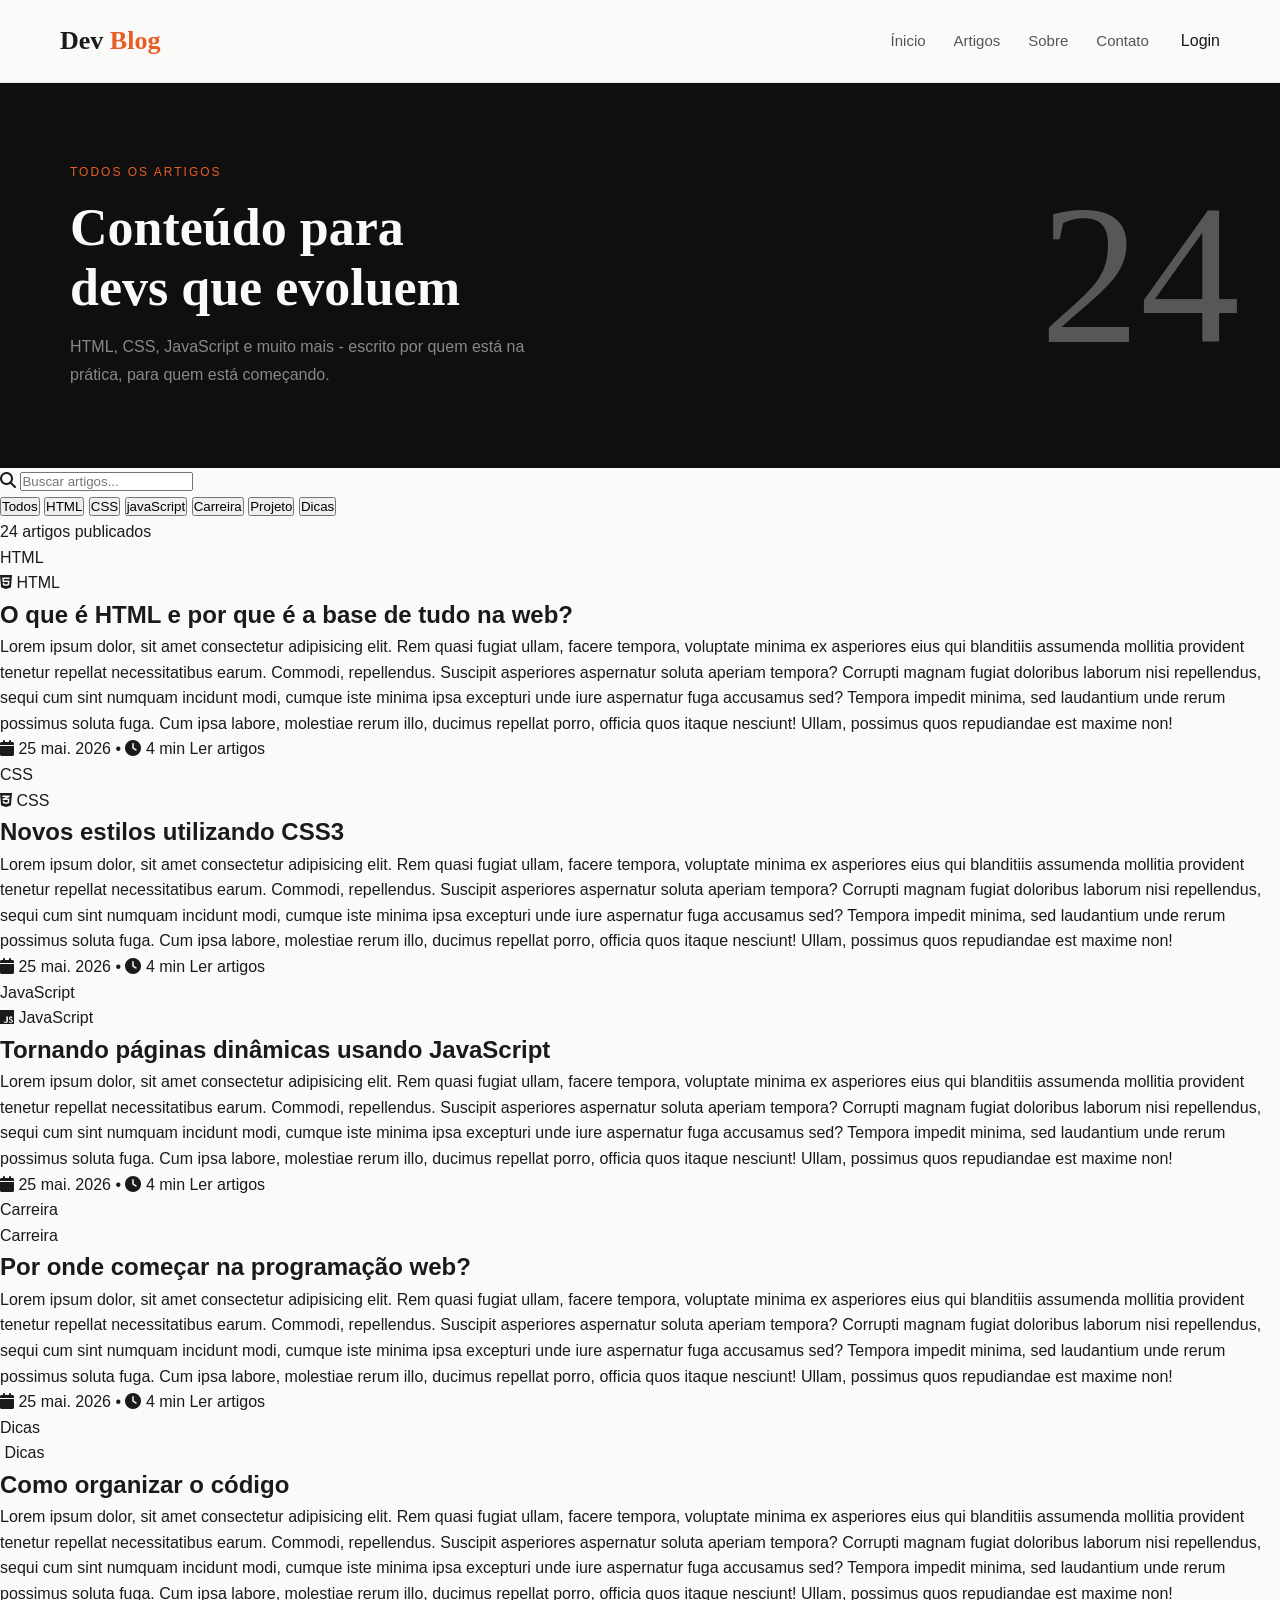
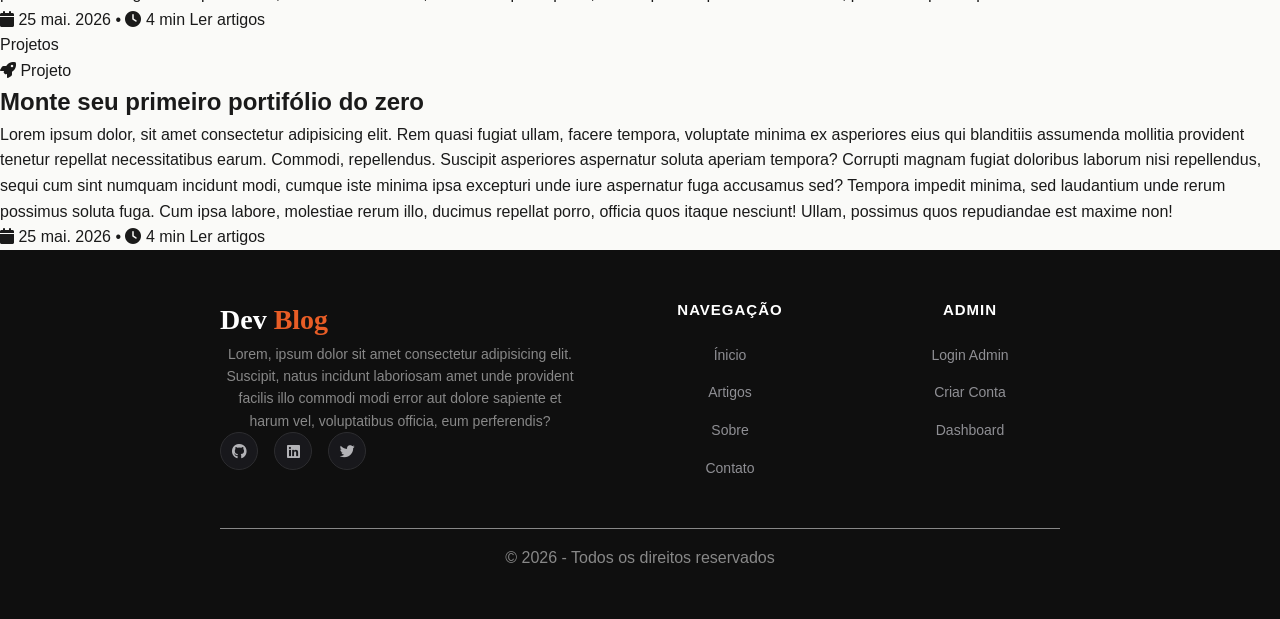
==== artigos/index.html @ d4cff209 "pagina de artigos" ====
<!DOCTYPE html>
<html lang="pt-br">
<head>
    <meta charset="UTF-8">
    <meta name="viewport" content="width=device-width, initial-scale=1.0">
    <title>DevBlog - Artigos</title>
    <link rel="stylesheet" href="../global.css">
    <link rel="stylesheet" href="style.css">

    <link rel="stylesheet" href="https://cdnjs.cloudflare.com/ajax/libs/font-awesome/6.4.0/css/all.min.css">
</head>
<body>

    <header class="cabecalho">
        <a href="index.html" class="logo"> Dev <span>Blog</span></a>

        <nav class="navbar">
            <ul class="nav-lista">
                <li><a href="index.html" class="nav-link">Ínicio</a></li>
                <li><a href="artigos/index.html" class="nav-link">Artigos</a></li>
                <li><a href="#sobre" class="nav-link">Sobre</a></li>
                <li><a href="#contato" class="nav-link">Contato</a></li>
            </ul>
            <a href="auth/login/index.html" class="btn-login">Login</a>
        </nav>
    </header>

    <main>

        <section class="artigos-banner">
            <span class="artigos-banner-tag"> Todos os Artigos</span>
            <h1 class="artigos-banner-titulo">Conteúdo para <br> devs que evoluem</h1>
            <p class="artigos-banner-sub">
                HTML, CSS, JavaScript e muito mais - escrito por
                quem está na prática, para quem está começando.
            </p>
            <div class="banner-numero-fundo">24</div>
        </section>

        <div class="artigos-controles">
            <div class="busca-container">
            <span class="busca-icone"> <i class="fas fa-search" aria-hidden="true"></i>
                <input type="text" class="busca-input" placeholder="Buscar artigos...">
            </span>
         </div>

         <div class="filtros-lista">
            <button class="filtro-btn">Todos</button>
            <button class="filtro-btn">HTML</button>
            <button class="filtro-btn">CSS</button>
            <button class="filtro-btn">javaScript</button>
            <button class="filtro-btn">Carreira</button>
            <button class="filtro-btn">Projeto</button>
            <button class="filtro-btn">Dicas</button>
         </div>
        </div>

        <section class="artigos-grid-container">
            <p class="artigos-grid-titulo"> 24 artigos publicados</p>

            <div class="artigos-grid"></div>

            <article class="artigo-card destaque">
                <div class="artigo-card-imagem">
                    <div class="artigos-card-imagem-placeholder">HTML</div>

                    <div class="artigos-card-corpo"></div>
                    <span class="badge badge-laranja">
                        <i class="fab fa-html5" aria-hidden="true"></i>
                        HTML
                    </span>
                    <h2 class="artigo-card-titulo">
                    O que é HTML e por que é a base de tudo na web?
                    </h2>
                    <p class="artigo-card-texto texto-3-linhas">
                        Lorem ipsum dolor, sit amet consectetur adipisicing elit. 
                        Rem quasi fugiat ullam, facere tempora, voluptate minima ex 
                        asperiores eius qui blanditiis assumenda mollitia provident
                        tenetur repellat necessitatibus earum. Commodi, repellendus.
                        Suscipit asperiores aspernatur soluta aperiam tempora? Corrupti 
                        magnam fugiat doloribus laborum nisi repellendus, sequi cum sint
                        numquam incidunt modi, cumque iste minima ipsa excepturi unde
                        iure aspernatur fuga accusamus sed? Tempora impedit minima,
                        sed laudantium unde rerum possimus soluta fuga. Cum ipsa labore,
                        molestiae rerum illo, ducimus repellat porro, officia quos itaque
                        nesciunt! Ullam, possimus quos repudiandae est maxime non!
                    </p>

                    <div class="artigos-card-rodape">
                        <span class="artigo-card-meta">
                            <i class="fa fa-calendar" aria-hidden="true"></i>
                            25 mai. 2026 •
                            <i class="fa fa-clock" aria-hidden="true"></i>
                            4 min
                        </span>
                        <a href="#" class="artigo-card-link">Ler artigos <i class="fa fa-arrow-circle-o-right" aria-hidden="true"></i></a>
                    </div>
                </div>
            </article>

            <article class="artigo-card">
                <div class="artigo-card-imagem">
                    <div class="artigos-card-imagem-placeholder">CSS</div>

                    <div class="artigos-card-corpo"></div>
                    <span class="badge badge-laranja">
                        <i class="fab fa-css3-alt" aria-hidden="true"></i>
                        CSS
                    </span>
                    <h2 class="artigo-card-titulo">
                    Novos estilos utilizando CSS3
                    </h2>
                    <p class="artigo-card-texto texto-3-linhas">
                        Lorem ipsum dolor, sit amet consectetur adipisicing elit. 
                        Rem quasi fugiat ullam, facere tempora, voluptate minima ex 
                        asperiores eius qui blanditiis assumenda mollitia provident
                        tenetur repellat necessitatibus earum. Commodi, repellendus.
                        Suscipit asperiores aspernatur soluta aperiam tempora? Corrupti 
                        magnam fugiat doloribus laborum nisi repellendus, sequi cum sint
                        numquam incidunt modi, cumque iste minima ipsa excepturi unde
                        iure aspernatur fuga accusamus sed? Tempora impedit minima,
                        sed laudantium unde rerum possimus soluta fuga. Cum ipsa labore,
                        molestiae rerum illo, ducimus repellat porro, officia quos itaque
                        nesciunt! Ullam, possimus quos repudiandae est maxime non!
                    </p>

                    <div class="artigos-card-rodape">
                        <span class="artigo-card-meta">
                            <i class="fa fa-calendar" aria-hidden="true"></i>
                            25 mai. 2026 •
                            <i class="fa fa-clock" aria-hidden="true"></i>
                            4 min
                        </span>
                        <a href="#" class="artigo-card-link">Ler artigos <i class="fa fa-arrow-circle-o-right" aria-hidden="true"></i></a>
                    </div>
                </div>
            </article>

            <article class="artigo-card">
                <div class="artigo-card-imagem">
                    <div class="artigos-card-imagem-placeholder">JavaScript</div>

                    <div class="artigos-card-corpo"></div>
                    <span class="badge badge-laranja">
                        <i class="fab fa-js" aria-hidden="true"></i>
                        JavaScript
                    </span>
                    <h2 class="artigo-card-titulo">
                    Tornando páginas dinâmicas usando JavaScript
                    </h2>
                    <p class="artigo-card-texto texto-3-linhas">
                        Lorem ipsum dolor, sit amet consectetur adipisicing elit. 
                        Rem quasi fugiat ullam, facere tempora, voluptate minima ex 
                        asperiores eius qui blanditiis assumenda mollitia provident
                        tenetur repellat necessitatibus earum. Commodi, repellendus.
                        Suscipit asperiores aspernatur soluta aperiam tempora? Corrupti 
                        magnam fugiat doloribus laborum nisi repellendus, sequi cum sint
                        numquam incidunt modi, cumque iste minima ipsa excepturi unde
                        iure aspernatur fuga accusamus sed? Tempora impedit minima,
                        sed laudantium unde rerum possimus soluta fuga. Cum ipsa labore,
                        molestiae rerum illo, ducimus repellat porro, officia quos itaque
                        nesciunt! Ullam, possimus quos repudiandae est maxime non!
                    </p>

                    <div class="artigos-card-rodape">
                        <span class="artigo-card-meta">
                            <i class="fa fa-calendar" aria-hidden="true"></i>
                            25 mai. 2026 •
                            <i class="fa fa-clock" aria-hidden="true"></i>
                            4 min
                        </span>
                        <a href="#" class="artigo-card-link">Ler artigos <i class="fa fa-arrow-circle-o-right" aria-hidden="true"></i></a>
                    </div>
                </div>
            </article>

            <article class="artigo-card">
                <div class="artigo-card-imagem">
                    <div class="artigos-card-imagem-placeholder">Carreira</div>

                    <div class="artigos-card-corpo"></div>
                    <span class="badge badge-laranja">
                        <i class="fa-briefcase" aria-hidden="true"></i>
                        Carreira
                    </span>
                    <h2 class="artigo-card-titulo">
                    Por onde começar na programação web?
                    </h2>
                    <p class="artigo-card-texto texto-3-linhas">
                        Lorem ipsum dolor, sit amet consectetur adipisicing elit. 
                        Rem quasi fugiat ullam, facere tempora, voluptate minima ex 
                        asperiores eius qui blanditiis assumenda mollitia provident
                        tenetur repellat necessitatibus earum. Commodi, repellendus.
                        Suscipit asperiores aspernatur soluta aperiam tempora? Corrupti 
                        magnam fugiat doloribus laborum nisi repellendus, sequi cum sint
                        numquam incidunt modi, cumque iste minima ipsa excepturi unde
                        iure aspernatur fuga accusamus sed? Tempora impedit minima,
                        sed laudantium unde rerum possimus soluta fuga. Cum ipsa labore,
                        molestiae rerum illo, ducimus repellat porro, officia quos itaque
                        nesciunt! Ullam, possimus quos repudiandae est maxime non!
                    </p>

                    <div class="artigos-card-rodape">
                        <span class="artigo-card-meta">
                            <i class="fa fa-calendar" aria-hidden="true"></i>
                            25 mai. 2026 •
                            <i class="fa fa-clock" aria-hidden="true"></i>
                            4 min
                        </span>
                        <a href="#" class="artigo-card-link">Ler artigos <i class="fa fa-arrow-circle-o-right" aria-hidden="true"></i></a>
                    </div>
                </div>
            </article>

            <article class="artigo-card">
                <div class="artigo-card-imagem">
                    <div class="artigos-card-imagem-placeholder">Dicas</div>

                    <div class="artigos-card-corpo"></div>
                    <span class="badge badge-laranja">
                        <i class="fas fa-lightbuld" aria-hidden="true"></i>
                        Dicas
                    </span>
                    <h2 class="artigo-card-titulo">
                    Como organizar o código
                    </h2>
                    <p class="artigo-card-texto texto-3-linhas">
                        Lorem ipsum dolor, sit amet consectetur adipisicing elit. 
                        Rem quasi fugiat ullam, facere tempora, voluptate minima ex 
                        asperiores eius qui blanditiis assumenda mollitia provident
                        tenetur repellat necessitatibus earum. Commodi, repellendus.
                        Suscipit asperiores aspernatur soluta aperiam tempora? Corrupti 
                        magnam fugiat doloribus laborum nisi repellendus, sequi cum sint
                        numquam incidunt modi, cumque iste minima ipsa excepturi unde
                        iure aspernatur fuga accusamus sed? Tempora impedit minima,
                        sed laudantium unde rerum possimus soluta fuga. Cum ipsa labore,
                        molestiae rerum illo, ducimus repellat porro, officia quos itaque
                        nesciunt! Ullam, possimus quos repudiandae est maxime non!
                    </p>

                    <div class="artigos-card-rodape">
                        <span class="artigo-card-meta">
                            <i class="fa fa-calendar" aria-hidden="true"></i>
                            25 mai. 2026 •
                            <i class="fa fa-clock" aria-hidden="true"></i>
                            4 min
                        </span>
                        <a href="#" class="artigo-card-link">Ler artigos <i class="fa fa-arrow-circle-o-right" aria-hidden="true"></i></a>
                    </div>
                </div>
            </article>

            <article class="artigo-card">
                <div class="artigo-card-imagem">
                    <div class="artigos-card-imagem-placeholder">Projetos</div>

                    <div class="artigos-card-corpo"></div>
                    <span class="badge badge-laranja">
                        <i class="fa fa-rocket" aria-hidden="true"></i>
                        Projeto
                    </span>
                    <h2 class="artigo-card-titulo">
                    Monte seu primeiro portifólio do zero
                    </h2>
                    <p class="artigo-card-texto texto-3-linhas">
                        Lorem ipsum dolor, sit amet consectetur adipisicing elit. 
                        Rem quasi fugiat ullam, facere tempora, voluptate minima ex 
                        asperiores eius qui blanditiis assumenda mollitia provident
                        tenetur repellat necessitatibus earum. Commodi, repellendus.
                        Suscipit asperiores aspernatur soluta aperiam tempora? Corrupti 
                        magnam fugiat doloribus laborum nisi repellendus, sequi cum sint
                        numquam incidunt modi, cumque iste minima ipsa excepturi unde
                        iure aspernatur fuga accusamus sed? Tempora impedit minima,
                        sed laudantium unde rerum possimus soluta fuga. Cum ipsa labore,
                        molestiae rerum illo, ducimus repellat porro, officia quos itaque
                        nesciunt! Ullam, possimus quos repudiandae est maxime non!
                    </p>

                    <div class="artigos-card-rodape">
                        <span class="artigo-card-meta">
                            <i class="fa fa-calendar" aria-hidden="true"></i>
                            25 mai. 2026 •
                            <i class="fa fa-clock" aria-hidden="true"></i>
                            4 min
                        </span>
                        <a href="#" class="artigo-card-link">Ler artigos <i class="fa fa-arrow-circle-o-right" aria-hidden="true"></i></a>
                    </div>
                </div>
            </article>

          </div>
        </section>
    </main>
    
    <footer class="rodape">
        <div class="rodape-container">
            <div class="rodape-info">
                <p class="rodape-logo">Dev <span>Blog</span></p>
                <p class="rodape-sub">Lorem, ipsum dolor sit amet consectetur adipisicing elit. Suscipit, natus incidunt laboriosam amet unde provident facilis illo commodi modi error aut dolore sapiente et harum vel, voluptatibus officia, eum perferendis?</p>

                <div class="rodape-redes">
                    <a href="#"><i class="fab fa-github" aria-hidden="true"></i></a>
                    <a href="#"><i class="fab fa-linkedin" aria-hidden="true"></i></a>
                    <a href="#"><i class="fab fa-twitter" aria-hidden="true"></i></a>
                </div>
            </div>

            <div class="rodape-links">
                <h4 class="adm">NAVEGAÇÃO</h4>
                <ul>
                    <li><a href="index.html">Ínicio</a></li>
                    <li><a href="artigos/index.html">Artigos</a></li>
                    <li><a href="#sobre">Sobre</a></li>
                    <li><a href="#contato">Contato</a></li>
                </ul>
            </div>

            <div class="rodape-links">
                <h4 class="adm">ADMIN</h4>
                <ul>
                    <li><a href="auth/login/index.html">Login Admin</a></li>
                    <li><a href="auth/cadastro/index.html">Criar Conta</a></li>
                    <li><a href="auth/index.html">Dashboard</a></li>
                </ul>
            </div>
        </div>
        <div class="rodapa-copy"></div>
        <p> &copy; 2026 - Todos os direitos reservados</p>
    </footer>
</body>
</html>
---- global.css ----
/* Variáveis CSS */
:root {
    --cor-fundo: #fafaf8;
    --cor-escuro: #0f0f0f;
    --cor-texto: #1a1a1a;
    --cor-text-suave: #555;
    --cor-cinza: #888;
    --cor-borda: #e8e8e4;
    --cor-principal: #e85d26;
    --cor-principal-clara: #fde8dc;
    --cor-principal-hover: #cf4e1e;
    --cor-sucesso: #22c55e;
    --cor-erro: #ef4444;
    --cor-aviso: #f59e0b;

    --fonte-titulo: serif;
    --fonte-corpo: sans-serif;

    --espaco-xs: 4px;
    --espacp-sm: 8px;
    --espaco-md: 16px;
    --espaco-lg: 24px;
    --espaco-xl: 40px;
    --espaco-2x1: 60px;

    --raio: 12px;
    --raio-sm: 8pc;
    --raio-pilula: 100px;

    --sombra-sm: 0 2px 8px rgba(0,0,0, 0.06);
    --sombra-md: 0 4px 24px rgba(0,0,0, 0.01);
    --sombra-lg: 0 12px 48px rgba(0,0,0, 0.014);

    --transicao: 0.5s ease;
}

/* Zerando os estilos do navegador */

*{
    margin: 0;
    padding: 0;
    box-sizing: border-box;
}

html {
    scroll-behavior: smooth;
}

body{
    font-family: var(--fonte-corpo);
    background-color: var(--cor-fundo);
    color: var(--cor-texto);
    line-height: 1.6;
}

ul{
    list-style: none;
}

a{
    text-decoration: none;
    color: inherit
}

/* Cabeçalho Global */
.cabecalho{
    display: flex;
    align-items: center;
    justify-content: space-between;
    padding: 20px 60px;
    background-color: var(--cor-fundo);
    border-bottom: 1px solid var(--cor-borda);
    position: sticky;
    top: 0;
    z-index: 100;
}

.logo {
    font-family: var(--fonte-titulo);
    font-size: 26px;
    color: var(--cor-texto);
    font-weight: 700;
}

.logo span{
    color: var(--cor-principal);
}

.navbar{
    display: flex;
    align-items: center;
    gap: 32px;
}

.nav-lista{
    display: flex;
    gap: 28px;
}

.nav-link{
    font-size: 15px;
    font-weight: 500;
    color: var(--cor-text-suave);
    transition: color var(--transicao);
}

.nav-link:hover{
    color: var(--cor-principal);
}

/* Rodapé Global */
.rodape{
    background-color: var(--cor-escuro);
    color: var(--cor-cinza);
    text-align: center;
    padding: 48px 20px;
    display: flex;
    flex-direction: column;
    align-items: center;
    gap: 8px;
}

.rodape-container {
    display: grid;
    grid-template-columns: 1.8fr 0.9fr 0.9fr;
    gap: 60px;
    max-width: 1200;
    margin: 0 auto;
    padding-bottom: 48px;
    border-bottom: 1.5px solid var(--cor-cinza);
}

.rodape-info{
    display: flex;
    flex-direction: column;
    align-items: flex-start;
}

.rodape-logo{
    font-family: var(--fonte-titulo);
    font-size: 28PX;
    color: #fff;
    font-weight: 700;
}

.rodape-logo span {
    color: var(--cor-principal);
}

.rodape-sub{
    font-size: 14px;
    line-height: 1.6;
    max-width: 360px;
}

.rodape-redes{
    display: flex;
    align-items: center;
    gap: 16px;
}

.rodape-redes a{
    width: 38px;
    height: 38px;
    border-radius: 50%;
    background-color: #18181c;
    border: 1px solid #2d2d30;
    display: flex;
    align-items: center;
    justify-content: center;
    color: #b3b3b7;
    font-size: 15px;
    transition: all var(--transicao);
}

.rodape-redes a:hover{
    background-color: var(--cor-principal);
    color: #fff;
    border-color: var(--cor-principal);
    transform: translateY(-2px);
}

.rodape-links h4{
    font-size: 15px;
    color: white;
    font-weight: 600;
    letter-spacing: 1px;
    text-transform: uppercase;
    margin-bottom: 20px;
}

.rodape-links ul{
    display: flex;
    flex-direction: column;
    gap: 12px;
}

.rodape-links ul a{
    font-size: 14px;
    color: #8f8f94;
    transition: all var(--transicao);
}

.rodape-links ul a:hover{
    color: var(--cor-principal);
}
---- artigos/style.css ----
.artigos-banner{
    background-color: var(--cor-escuro);
    color: var(--cor-fundo);
    padding: 80px 70px;
    display: flex;
    flex-direction: column;
    gap: 16px;
    position: relative;
    overflow: hidden;
}

.artigos-banner-tag{
    font-size: 12px;
    letter-spacing: 2px;
    text-transform: uppercase;
    color: var(--cor-principal);
    font-weight: 500;
}

.artigos-banner-titulo{
    font-family: var(--fonte-titulo);
    font-size: 52px;
    max-width: 600px;
    line-height: 1.15;
}

.artigos-banner-sub {
    font-size: 16px;
    color: #888;
    max-width: 480px;
    line-height: 1.7;
}

.banner-numero-fundo{
    position: absolute;
    right: 40px;
    top: 50%;
    transform: translateY(-50%);
    font-family: var(--fonte-titulo);
    font-size: 200px;
    color: rgba(255, 255, 255, 0.3);
    line-height: 1;
    user-select: none;
    pointer-events: none;
}
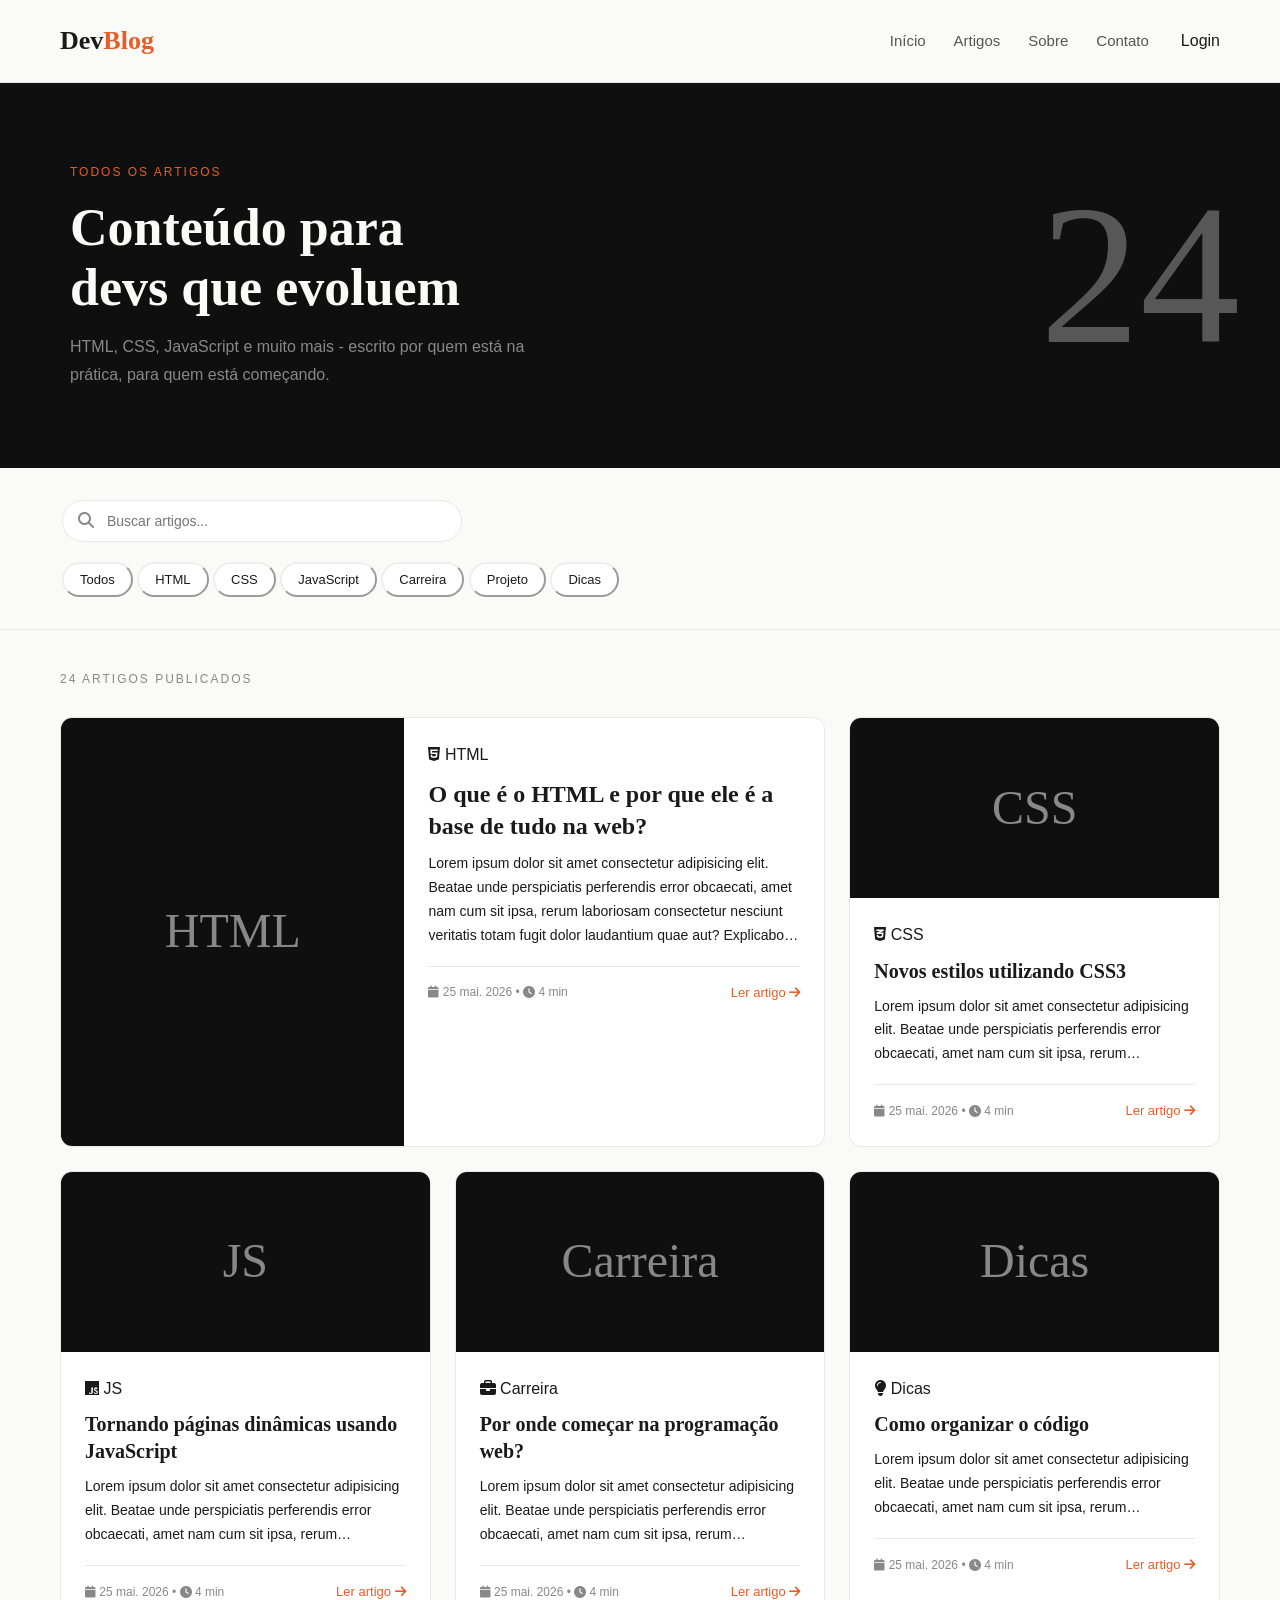
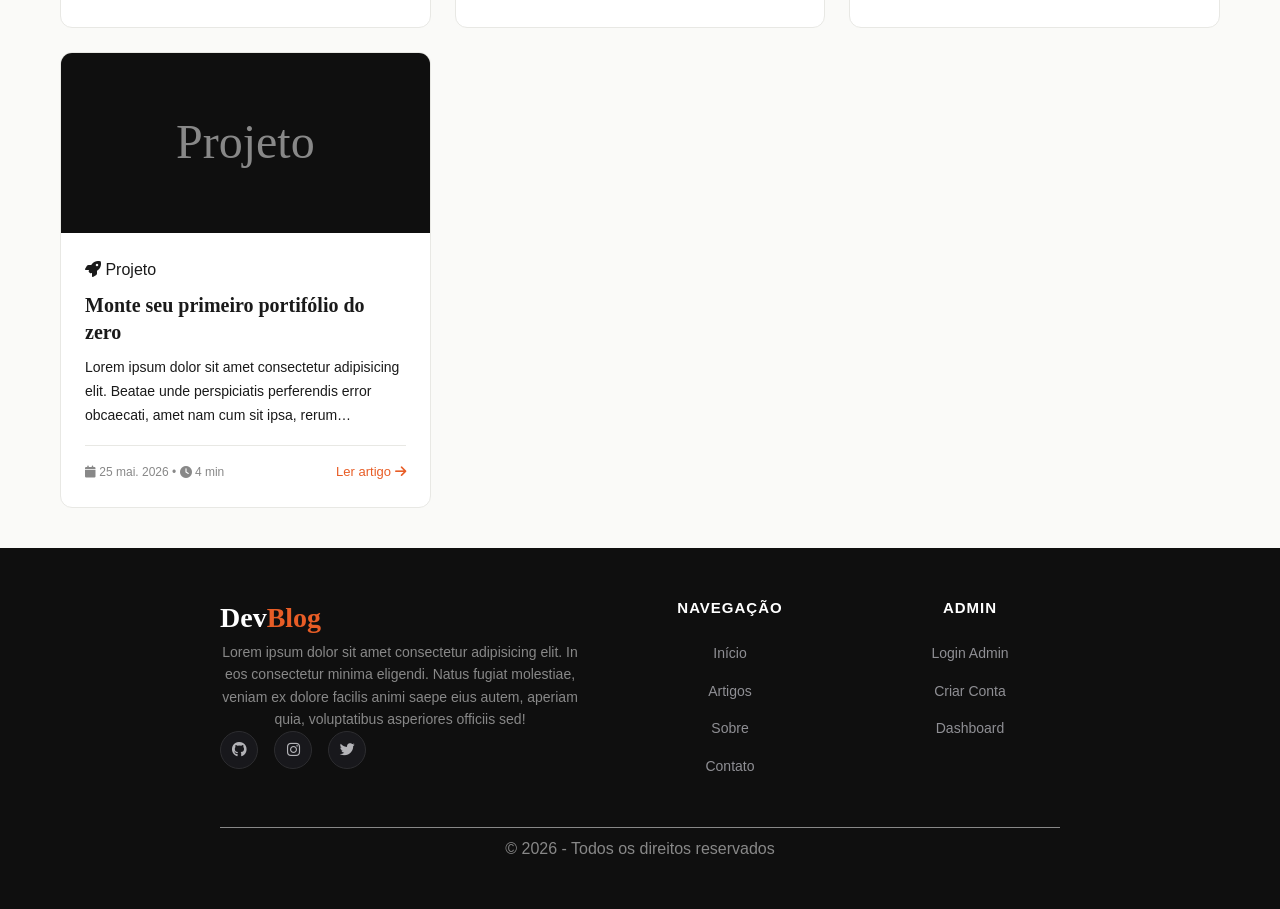
==== commit c549383b: "auth" ====
--- a/artigos/index.html
+++ b/artigos/index.html
@@ -1,331 +1,363 @@
-<!DOCTYPE html>
+<!doctype html>
 <html lang="pt-br">
-<head>
-    <meta charset="UTF-8">
-    <meta name="viewport" content="width=device-width, initial-scale=1.0">
+  <head>
+    <meta charset="UTF-8" />
+    <meta name="viewport" content="width=device-width, initial-scale=1.0" />
     <title>DevBlog - Artigos</title>
-    <link rel="stylesheet" href="../global.css">
-    <link rel="stylesheet" href="style.css">
-
-    <link rel="stylesheet" href="https://cdnjs.cloudflare.com/ajax/libs/font-awesome/6.4.0/css/all.min.css">
-</head>
-<body>
-
+    <link rel="stylesheet" href="../global.css" />
+    <link rel="stylesheet" href="style.css" />
+
+    <link
+      rel="stylesheet"
+      href="https://cdnjs.cloudflare.com/ajax/libs/font-awesome/6.4.0/css/all.min.css"
+    />
+  </head>
+
+  <body>
     <header class="cabecalho">
-        <a href="index.html" class="logo"> Dev <span>Blog</span></a>
-
-        <nav class="navbar">
-            <ul class="nav-lista">
-                <li><a href="index.html" class="nav-link">Ínicio</a></li>
-                <li><a href="artigos/index.html" class="nav-link">Artigos</a></li>
-                <li><a href="#sobre" class="nav-link">Sobre</a></li>
-                <li><a href="#contato" class="nav-link">Contato</a></li>
-            </ul>
-            <a href="auth/login/index.html" class="btn-login">Login</a>
-        </nav>
+      <a href="index.html" class="logo">Dev<span>Blog</span></a>
+
+      <nav class="navbar">
+        <ul class="nav-lista">
+          <li><a href="index.html" class="nav-link">Início</a></li>
+          <li><a href="artigos/index.html" class="nav-link">Artigos</a></li>
+          <li><a href="#sobre" class="nav-link">Sobre</a></li>
+          <li><a href="#contato" class="nav-link">Contato</a></li>
+        </ul>
+
+        <a href="auth/login/index.html" class="btn-login">Login</a>
+      </nav>
     </header>
 
     <main>
-
-        <section class="artigos-banner">
-            <span class="artigos-banner-tag"> Todos os Artigos</span>
-            <h1 class="artigos-banner-titulo">Conteúdo para <br> devs que evoluem</h1>
-            <p class="artigos-banner-sub">
-                HTML, CSS, JavaScript e muito mais - escrito por
-                quem está na prática, para quem está começando.
-            </p>
-            <div class="banner-numero-fundo">24</div>
-        </section>
-
-        <div class="artigos-controles">
-            <div class="busca-container">
-            <span class="busca-icone"> <i class="fas fa-search" aria-hidden="true"></i>
-                <input type="text" class="busca-input" placeholder="Buscar artigos...">
-            </span>
-         </div>
-
-         <div class="filtros-lista">
-            <button class="filtro-btn">Todos</button>
-            <button class="filtro-btn">HTML</button>
-            <button class="filtro-btn">CSS</button>
-            <button class="filtro-btn">javaScript</button>
-            <button class="filtro-btn">Carreira</button>
-            <button class="filtro-btn">Projeto</button>
-            <button class="filtro-btn">Dicas</button>
-         </div>
-        </div>
-
-        <section class="artigos-grid-container">
-            <p class="artigos-grid-titulo"> 24 artigos publicados</p>
-
-            <div class="artigos-grid"></div>
-
-            <article class="artigo-card destaque">
-                <div class="artigo-card-imagem">
-                    <div class="artigos-card-imagem-placeholder">HTML</div>
-
-                    <div class="artigos-card-corpo"></div>
-                    <span class="badge badge-laranja">
-                        <i class="fab fa-html5" aria-hidden="true"></i>
-                        HTML
-                    </span>
-                    <h2 class="artigo-card-titulo">
-                    O que é HTML e por que é a base de tudo na web?
-                    </h2>
-                    <p class="artigo-card-texto texto-3-linhas">
-                        Lorem ipsum dolor, sit amet consectetur adipisicing elit. 
-                        Rem quasi fugiat ullam, facere tempora, voluptate minima ex 
-                        asperiores eius qui blanditiis assumenda mollitia provident
-                        tenetur repellat necessitatibus earum. Commodi, repellendus.
-                        Suscipit asperiores aspernatur soluta aperiam tempora? Corrupti 
-                        magnam fugiat doloribus laborum nisi repellendus, sequi cum sint
-                        numquam incidunt modi, cumque iste minima ipsa excepturi unde
-                        iure aspernatur fuga accusamus sed? Tempora impedit minima,
-                        sed laudantium unde rerum possimus soluta fuga. Cum ipsa labore,
-                        molestiae rerum illo, ducimus repellat porro, officia quos itaque
-                        nesciunt! Ullam, possimus quos repudiandae est maxime non!
-                    </p>
-
-                    <div class="artigos-card-rodape">
-                        <span class="artigo-card-meta">
-                            <i class="fa fa-calendar" aria-hidden="true"></i>
-                            25 mai. 2026 •
-                            <i class="fa fa-clock" aria-hidden="true"></i>
-                            4 min
-                        </span>
-                        <a href="#" class="artigo-card-link">Ler artigos <i class="fa fa-arrow-circle-o-right" aria-hidden="true"></i></a>
-                    </div>
-                </div>
-            </article>
-
-            <article class="artigo-card">
-                <div class="artigo-card-imagem">
-                    <div class="artigos-card-imagem-placeholder">CSS</div>
-
-                    <div class="artigos-card-corpo"></div>
-                    <span class="badge badge-laranja">
-                        <i class="fab fa-css3-alt" aria-hidden="true"></i>
-                        CSS
-                    </span>
-                    <h2 class="artigo-card-titulo">
-                    Novos estilos utilizando CSS3
-                    </h2>
-                    <p class="artigo-card-texto texto-3-linhas">
-                        Lorem ipsum dolor, sit amet consectetur adipisicing elit. 
-                        Rem quasi fugiat ullam, facere tempora, voluptate minima ex 
-                        asperiores eius qui blanditiis assumenda mollitia provident
-                        tenetur repellat necessitatibus earum. Commodi, repellendus.
-                        Suscipit asperiores aspernatur soluta aperiam tempora? Corrupti 
-                        magnam fugiat doloribus laborum nisi repellendus, sequi cum sint
-                        numquam incidunt modi, cumque iste minima ipsa excepturi unde
-                        iure aspernatur fuga accusamus sed? Tempora impedit minima,
-                        sed laudantium unde rerum possimus soluta fuga. Cum ipsa labore,
-                        molestiae rerum illo, ducimus repellat porro, officia quos itaque
-                        nesciunt! Ullam, possimus quos repudiandae est maxime non!
-                    </p>
-
-                    <div class="artigos-card-rodape">
-                        <span class="artigo-card-meta">
-                            <i class="fa fa-calendar" aria-hidden="true"></i>
-                            25 mai. 2026 •
-                            <i class="fa fa-clock" aria-hidden="true"></i>
-                            4 min
-                        </span>
-                        <a href="#" class="artigo-card-link">Ler artigos <i class="fa fa-arrow-circle-o-right" aria-hidden="true"></i></a>
-                    </div>
-                </div>
-            </article>
-
-            <article class="artigo-card">
-                <div class="artigo-card-imagem">
-                    <div class="artigos-card-imagem-placeholder">JavaScript</div>
-
-                    <div class="artigos-card-corpo"></div>
-                    <span class="badge badge-laranja">
-                        <i class="fab fa-js" aria-hidden="true"></i>
-                        JavaScript
-                    </span>
-                    <h2 class="artigo-card-titulo">
-                    Tornando páginas dinâmicas usando JavaScript
-                    </h2>
-                    <p class="artigo-card-texto texto-3-linhas">
-                        Lorem ipsum dolor, sit amet consectetur adipisicing elit. 
-                        Rem quasi fugiat ullam, facere tempora, voluptate minima ex 
-                        asperiores eius qui blanditiis assumenda mollitia provident
-                        tenetur repellat necessitatibus earum. Commodi, repellendus.
-                        Suscipit asperiores aspernatur soluta aperiam tempora? Corrupti 
-                        magnam fugiat doloribus laborum nisi repellendus, sequi cum sint
-                        numquam incidunt modi, cumque iste minima ipsa excepturi unde
-                        iure aspernatur fuga accusamus sed? Tempora impedit minima,
-                        sed laudantium unde rerum possimus soluta fuga. Cum ipsa labore,
-                        molestiae rerum illo, ducimus repellat porro, officia quos itaque
-                        nesciunt! Ullam, possimus quos repudiandae est maxime non!
-                    </p>
-
-                    <div class="artigos-card-rodape">
-                        <span class="artigo-card-meta">
-                            <i class="fa fa-calendar" aria-hidden="true"></i>
-                            25 mai. 2026 •
-                            <i class="fa fa-clock" aria-hidden="true"></i>
-                            4 min
-                        </span>
-                        <a href="#" class="artigo-card-link">Ler artigos <i class="fa fa-arrow-circle-o-right" aria-hidden="true"></i></a>
-                    </div>
-                </div>
-            </article>
-
-            <article class="artigo-card">
-                <div class="artigo-card-imagem">
-                    <div class="artigos-card-imagem-placeholder">Carreira</div>
-
-                    <div class="artigos-card-corpo"></div>
-                    <span class="badge badge-laranja">
-                        <i class="fa-briefcase" aria-hidden="true"></i>
-                        Carreira
-                    </span>
-                    <h2 class="artigo-card-titulo">
-                    Por onde começar na programação web?
-                    </h2>
-                    <p class="artigo-card-texto texto-3-linhas">
-                        Lorem ipsum dolor, sit amet consectetur adipisicing elit. 
-                        Rem quasi fugiat ullam, facere tempora, voluptate minima ex 
-                        asperiores eius qui blanditiis assumenda mollitia provident
-                        tenetur repellat necessitatibus earum. Commodi, repellendus.
-                        Suscipit asperiores aspernatur soluta aperiam tempora? Corrupti 
-                        magnam fugiat doloribus laborum nisi repellendus, sequi cum sint
-                        numquam incidunt modi, cumque iste minima ipsa excepturi unde
-                        iure aspernatur fuga accusamus sed? Tempora impedit minima,
-                        sed laudantium unde rerum possimus soluta fuga. Cum ipsa labore,
-                        molestiae rerum illo, ducimus repellat porro, officia quos itaque
-                        nesciunt! Ullam, possimus quos repudiandae est maxime non!
-                    </p>
-
-                    <div class="artigos-card-rodape">
-                        <span class="artigo-card-meta">
-                            <i class="fa fa-calendar" aria-hidden="true"></i>
-                            25 mai. 2026 •
-                            <i class="fa fa-clock" aria-hidden="true"></i>
-                            4 min
-                        </span>
-                        <a href="#" class="artigo-card-link">Ler artigos <i class="fa fa-arrow-circle-o-right" aria-hidden="true"></i></a>
-                    </div>
-                </div>
-            </article>
-
-            <article class="artigo-card">
-                <div class="artigo-card-imagem">
-                    <div class="artigos-card-imagem-placeholder">Dicas</div>
-
-                    <div class="artigos-card-corpo"></div>
-                    <span class="badge badge-laranja">
-                        <i class="fas fa-lightbuld" aria-hidden="true"></i>
-                        Dicas
-                    </span>
-                    <h2 class="artigo-card-titulo">
-                    Como organizar o código
-                    </h2>
-                    <p class="artigo-card-texto texto-3-linhas">
-                        Lorem ipsum dolor, sit amet consectetur adipisicing elit. 
-                        Rem quasi fugiat ullam, facere tempora, voluptate minima ex 
-                        asperiores eius qui blanditiis assumenda mollitia provident
-                        tenetur repellat necessitatibus earum. Commodi, repellendus.
-                        Suscipit asperiores aspernatur soluta aperiam tempora? Corrupti 
-                        magnam fugiat doloribus laborum nisi repellendus, sequi cum sint
-                        numquam incidunt modi, cumque iste minima ipsa excepturi unde
-                        iure aspernatur fuga accusamus sed? Tempora impedit minima,
-                        sed laudantium unde rerum possimus soluta fuga. Cum ipsa labore,
-                        molestiae rerum illo, ducimus repellat porro, officia quos itaque
-                        nesciunt! Ullam, possimus quos repudiandae est maxime non!
-                    </p>
-
-                    <div class="artigos-card-rodape">
-                        <span class="artigo-card-meta">
-                            <i class="fa fa-calendar" aria-hidden="true"></i>
-                            25 mai. 2026 •
-                            <i class="fa fa-clock" aria-hidden="true"></i>
-                            4 min
-                        </span>
-                        <a href="#" class="artigo-card-link">Ler artigos <i class="fa fa-arrow-circle-o-right" aria-hidden="true"></i></a>
-                    </div>
-                </div>
-            </article>
-
-            <article class="artigo-card">
-                <div class="artigo-card-imagem">
-                    <div class="artigos-card-imagem-placeholder">Projetos</div>
-
-                    <div class="artigos-card-corpo"></div>
-                    <span class="badge badge-laranja">
-                        <i class="fa fa-rocket" aria-hidden="true"></i>
-                        Projeto
-                    </span>
-                    <h2 class="artigo-card-titulo">
-                    Monte seu primeiro portifólio do zero
-                    </h2>
-                    <p class="artigo-card-texto texto-3-linhas">
-                        Lorem ipsum dolor, sit amet consectetur adipisicing elit. 
-                        Rem quasi fugiat ullam, facere tempora, voluptate minima ex 
-                        asperiores eius qui blanditiis assumenda mollitia provident
-                        tenetur repellat necessitatibus earum. Commodi, repellendus.
-                        Suscipit asperiores aspernatur soluta aperiam tempora? Corrupti 
-                        magnam fugiat doloribus laborum nisi repellendus, sequi cum sint
-                        numquam incidunt modi, cumque iste minima ipsa excepturi unde
-                        iure aspernatur fuga accusamus sed? Tempora impedit minima,
-                        sed laudantium unde rerum possimus soluta fuga. Cum ipsa labore,
-                        molestiae rerum illo, ducimus repellat porro, officia quos itaque
-                        nesciunt! Ullam, possimus quos repudiandae est maxime non!
-                    </p>
-
-                    <div class="artigos-card-rodape">
-                        <span class="artigo-card-meta">
-                            <i class="fa fa-calendar" aria-hidden="true"></i>
-                            25 mai. 2026 •
-                            <i class="fa fa-clock" aria-hidden="true"></i>
-                            4 min
-                        </span>
-                        <a href="#" class="artigo-card-link">Ler artigos <i class="fa fa-arrow-circle-o-right" aria-hidden="true"></i></a>
-                    </div>
-                </div>
-            </article>
-
+      <section class="artigos-banner">
+        <span class="artigos-banner-tag">Todos os Artigos</span>
+        <h1 class="artigos-banner-titulo">
+          Conteúdo para<br />devs que evoluem
+        </h1>
+        <p class="artigos-banner-sub">
+          HTML, CSS, JavaScript e muito mais - escrito por quem está na prática,
+          para quem está começando.
+        </p>
+        <div class="banner-numero-fundo">24</div>
+      </section>
+
+      <div class="artigos-controles">
+        <div class="busca-container">
+          <span class="busca-icone">
+            <i class="fas fa-search" aria-hidden="true"></i>
+          </span>
+          <input
+            type="text"
+            class="busca-input"
+            placeholder="Buscar artigos..."
+          />
+        </div>
+
+        <div class="filtros-lista">
+          <button class="filtro-btn">Todos</button>
+          <button class="filtro-btn">HTML</button>
+          <button class="filtro-btn">CSS</button>
+          <button class="filtro-btn">JavaScript</button>
+          <button class="filtro-btn">Carreira</button>
+          <button class="filtro-btn">Projeto</button>
+          <button class="filtro-btn">Dicas</button>
+        </div>
+      </div>
+
+      <!-- 
+      CSS -> fab fa-css3-alt
+      JavaScript -> fab fa-js
+      Carreira -> fas fa-briefcase
+      Dicas -> fas fa-lightbulb
+      Projeto -> fa fa-rocket
+      -->
+
+
+      <section class="artigos-grid-container">
+        <p class="artigos-grid-titulo">24 artigos publicados</p>
+
+        <div class="artigos-grid">
+          <article class="artigo-card destaque">
+            <div class="artigo-card-imagem">
+              <div class="artigo-card-imagem-placeholder">HTML</div>
+            </div>
+
+            <div class="artigo-card-corpo">
+              <span class="badge badge-laranja">
+                <i class="fab fa-html5" aria-hidden="true"></i>
+                HTML
+              </span>
+              <h2 class="artigo-card-titulo">
+                O que é o HTML e por que ele é a base de tudo na web?
+              </h2>
+              <p class="artigo-card-texto texto-3-linhas">
+                Lorem ipsum dolor sit amet consectetur adipisicing elit. Beatae
+                unde perspiciatis perferendis error obcaecati, amet nam cum sit
+                ipsa, rerum laboriosam consectetur nesciunt veritatis totam
+                fugit dolor laudantium quae aut? Explicabo, veniam. Odit quis
+                sapiente, ab quasi, explicabo praesentium perferendis nam neque
+                quos error illo enim non eveniet dolore, voluptatem debitis
+                suscipit necessitatibus aliquid molestiae minima rem. Nihil,
+                officia incidunt! Laboriosam obcaecati ad itaque amet natus odio
+                error! Sequi quisquam dignissimos, eum quia ab voluptatum
+                laboriosam neque cum facere sunt, quae distinctio voluptatem
+                iure minus officiis, molestiae consequatur ad. Saepe!
+              </p>
+
+              <div class="artigo-card-rodape">
+                <span class="artigo-card-meta">
+                    <i class="fa fa-calendar" aria-hidden="true"></i>
+                     25 mai. 2026 • 
+                     <i class="fa fa-clock" aria-hidden="true"></i>
+                     4 min
+                </span>
+                <a href="#" class="artigo-card-link">Ler artigo <i class="fa fa-arrow-right" aria-hidden="true"></i></a>
+              </div>
+            </div>
+          </article>
+
+           <article class="artigo-card">
+            <div class="artigo-card-imagem">
+              <div class="artigo-card-imagem-placeholder">CSS</div>
+            </div>
+
+            <div class="artigo-card-corpo">
+              <span class="badge badge-azul">
+                <i class="fab fa-css3-alt" aria-hidden="true"></i>
+                CSS
+              </span>
+              <h2 class="artigo-card-titulo">
+                Novos estilos utilizando CSS3
+              </h2>
+              <p class="artigo-card-texto texto-3-linhas">
+                Lorem ipsum dolor sit amet consectetur adipisicing elit. Beatae
+                unde perspiciatis perferendis error obcaecati, amet nam cum sit
+                ipsa, rerum laboriosam consectetur nesciunt veritatis totam
+                fugit dolor laudantium quae aut? Explicabo, veniam. Odit quis
+                sapiente, ab quasi, explicabo praesentium perferendis nam neque
+                quos error illo enim non eveniet dolore, voluptatem debitis
+                suscipit necessitatibus aliquid molestiae minima rem. Nihil,
+                officia incidunt! Laboriosam obcaecati ad itaque amet natus odio
+                error! Sequi quisquam dignissimos, eum quia ab voluptatum
+                laboriosam neque cum facere sunt, quae distinctio voluptatem
+                iure minus officiis, molestiae consequatur ad. Saepe!
+              </p>
+
+              <div class="artigo-card-rodape">
+                <span class="artigo-card-meta">
+                    <i class="fa fa-calendar" aria-hidden="true"></i>
+                     25 mai. 2026 • 
+                     <i class="fa fa-clock" aria-hidden="true"></i>
+                     4 min
+                </span>
+                <a href="#" class="artigo-card-link">Ler artigo <i class="fa fa-arrow-right" aria-hidden="true"></i></a>
+              </div>
+            </div>
+          </article>
+
+           <article class="artigo-card">
+            <div class="artigo-card-imagem">
+              <div class="artigo-card-imagem-placeholder">JS</div>
+            </div>
+
+            <div class="artigo-card-corpo">
+              <span class="badge badge-laranja">
+                <i class="fab fa-js" aria-hidden="true"></i>
+                JS
+              </span>
+              <h2 class="artigo-card-titulo">
+                Tornando páginas dinâmicas usando JavaScript
+              </h2>
+              <p class="artigo-card-texto texto-3-linhas">
+                Lorem ipsum dolor sit amet consectetur adipisicing elit. Beatae
+                unde perspiciatis perferendis error obcaecati, amet nam cum sit
+                ipsa, rerum laboriosam consectetur nesciunt veritatis totam
+                fugit dolor laudantium quae aut? Explicabo, veniam. Odit quis
+                sapiente, ab quasi, explicabo praesentium perferendis nam neque
+                quos error illo enim non eveniet dolore, voluptatem debitis
+                suscipit necessitatibus aliquid molestiae minima rem. Nihil,
+                officia incidunt! Laboriosam obcaecati ad itaque amet natus odio
+                error! Sequi quisquam dignissimos, eum quia ab voluptatum
+                laboriosam neque cum facere sunt, quae distinctio voluptatem
+                iure minus officiis, molestiae consequatur ad. Saepe!
+              </p>
+
+              <div class="artigo-card-rodape">
+                <span class="artigo-card-meta">
+                    <i class="fa fa-calendar" aria-hidden="true"></i>
+                     25 mai. 2026 • 
+                     <i class="fa fa-clock" aria-hidden="true"></i>
+                     4 min
+                </span>
+                <a href="#" class="artigo-card-link">Ler artigo <i class="fa fa-arrow-right" aria-hidden="true"></i></a>
+              </div>
+            </div>
+          </article>
+
+           <article class="artigo-card">
+            <div class="artigo-card-imagem">
+              <div class="artigo-card-imagem-placeholder">Carreira</div>
+            </div>
+
+            <div class="artigo-card-corpo">
+              <span class="badge badge-laranja">
+                <i class="fas fa-briefcase" aria-hidden="true"></i>
+                Carreira
+              </span>
+              <h2 class="artigo-card-titulo">
+                Por onde começar na programação web?
+              </h2>
+              <p class="artigo-card-texto texto-3-linhas">
+                Lorem ipsum dolor sit amet consectetur adipisicing elit. Beatae
+                unde perspiciatis perferendis error obcaecati, amet nam cum sit
+                ipsa, rerum laboriosam consectetur nesciunt veritatis totam
+                fugit dolor laudantium quae aut? Explicabo, veniam. Odit quis
+                sapiente, ab quasi, explicabo praesentium perferendis nam neque
+                quos error illo enim non eveniet dolore, voluptatem debitis
+                suscipit necessitatibus aliquid molestiae minima rem. Nihil,
+                officia incidunt! Laboriosam obcaecati ad itaque amet natus odio
+                error! Sequi quisquam dignissimos, eum quia ab voluptatum
+                laboriosam neque cum facere sunt, quae distinctio voluptatem
+                iure minus officiis, molestiae consequatur ad. Saepe!
+              </p>
+
+              <div class="artigo-card-rodape">
+                <span class="artigo-card-meta">
+                    <i class="fa fa-calendar" aria-hidden="true"></i>
+                     25 mai. 2026 • 
+                     <i class="fa fa-clock" aria-hidden="true"></i>
+                     4 min
+                </span>
+                <a href="#" class="artigo-card-link">Ler artigo <i class="fa fa-arrow-right" aria-hidden="true"></i></a>
+              </div>
+            </div>
+          </article>
+
+           <article class="artigo-card">
+            <div class="artigo-card-imagem">
+              <div class="artigo-card-imagem-placeholder">Dicas</div>
+            </div>
+
+            <div class="artigo-card-corpo">
+              <span class="badge badge-laranja">
+                <i class="fas fa-lightbulb" aria-hidden="true"></i>
+                Dicas
+              </span>
+              <h2 class="artigo-card-titulo">
+                Como organizar o código
+              </h2>
+              <p class="artigo-card-texto texto-3-linhas">
+                Lorem ipsum dolor sit amet consectetur adipisicing elit. Beatae
+                unde perspiciatis perferendis error obcaecati, amet nam cum sit
+                ipsa, rerum laboriosam consectetur nesciunt veritatis totam
+                fugit dolor laudantium quae aut? Explicabo, veniam. Odit quis
+                sapiente, ab quasi, explicabo praesentium perferendis nam neque
+                quos error illo enim non eveniet dolore, voluptatem debitis
+                suscipit necessitatibus aliquid molestiae minima rem. Nihil,
+                officia incidunt! Laboriosam obcaecati ad itaque amet natus odio
+                error! Sequi quisquam dignissimos, eum quia ab voluptatum
+                laboriosam neque cum facere sunt, quae distinctio voluptatem
+                iure minus officiis, molestiae consequatur ad. Saepe!
+              </p>
+
+              <div class="artigo-card-rodape">
+                <span class="artigo-card-meta">
+                    <i class="fa fa-calendar" aria-hidden="true"></i>
+                     25 mai. 2026 • 
+                     <i class="fa fa-clock" aria-hidden="true"></i>
+                     4 min
+                </span>
+                <a href="#" class="artigo-card-link">Ler artigo <i class="fa fa-arrow-right" aria-hidden="true"></i></a>
+              </div>
+            </div>
+          </article>
+
+           <article class="artigo-card">
+            <div class="artigo-card-imagem">
+              <div class="artigo-card-imagem-placeholder">Projeto</div>
+            </div>
+
+            <div class="artigo-card-corpo">
+              <span class="badge badge-laranja">
+                <i class="fas fa-rocket" aria-hidden="true"></i>
+                Projeto
+              </span>
+              <h2 class="artigo-card-titulo">
+                Monte seu primeiro portifólio do zero
+              </h2>
+              <p class="artigo-card-texto texto-3-linhas">
+                Lorem ipsum dolor sit amet consectetur adipisicing elit. Beatae
+                unde perspiciatis perferendis error obcaecati, amet nam cum sit
+                ipsa, rerum laboriosam consectetur nesciunt veritatis totam
+                fugit dolor laudantium quae aut? Explicabo, veniam. Odit quis
+                sapiente, ab quasi, explicabo praesentium perferendis nam neque
+                quos error illo enim non eveniet dolore, voluptatem debitis
+                suscipit necessitatibus aliquid molestiae minima rem. Nihil,
+                officia incidunt! Laboriosam obcaecati ad itaque amet natus odio
+                error! Sequi quisquam dignissimos, eum quia ab voluptatum
+                laboriosam neque cum facere sunt, quae distinctio voluptatem
+                iure minus officiis, molestiae consequatur ad. Saepe!
+              </p>
+
+              <div class="artigo-card-rodape">
+                <span class="artigo-card-meta">
+                    <i class="fa fa-calendar" aria-hidden="true"></i>
+                     25 mai. 2026 • 
+                     <i class="fa fa-clock" aria-hidden="true"></i>
+                     4 min
+                </span>
+                <a href="#" class="artigo-card-link">Ler artigo <i class="fa fa-arrow-right" aria-hidden="true"></i></a>
+              </div>
+            </div>
+          </article>
+
+
+        </div>
+      </section>
+    </main>
+
+    <footer class="rodape">
+      <div class="rodape-container">
+        <div class="rodape-info">
+          <p class="rodape-logo">Dev<span>Blog</span></p>
+          <p class="rodape-sub">
+            Lorem ipsum dolor sit amet consectetur adipisicing elit. In eos
+            consectetur minima eligendi. Natus fugiat molestiae, veniam ex
+            dolore facilis animi saepe eius autem, aperiam quia, voluptatibus
+            asperiores officiis sed!
+          </p>
+
+          <div class="rodape-redes">
+            <a href="#"><i class="fab fa-github" aria-hidden="true"></i></a>
+            <a href="#"><i class="fab fa-instagram" aria-hidden="true"></i></a>
+            <a href="#"><i class="fab fa-twitter" aria-hidden="true"></i></a>
           </div>
-        </section>
-    </main>
-    
-    <footer class="rodape">
-        <div class="rodape-container">
-            <div class="rodape-info">
-                <p class="rodape-logo">Dev <span>Blog</span></p>
-                <p class="rodape-sub">Lorem, ipsum dolor sit amet consectetur adipisicing elit. Suscipit, natus incidunt laboriosam amet unde provident facilis illo commodi modi error aut dolore sapiente et harum vel, voluptatibus officia, eum perferendis?</p>
-
-                <div class="rodape-redes">
-                    <a href="#"><i class="fab fa-github" aria-hidden="true"></i></a>
-                    <a href="#"><i class="fab fa-linkedin" aria-hidden="true"></i></a>
-                    <a href="#"><i class="fab fa-twitter" aria-hidden="true"></i></a>
-                </div>
-            </div>
-
-            <div class="rodape-links">
-                <h4 class="adm">NAVEGAÇÃO</h4>
-                <ul>
-                    <li><a href="index.html">Ínicio</a></li>
-                    <li><a href="artigos/index.html">Artigos</a></li>
-                    <li><a href="#sobre">Sobre</a></li>
-                    <li><a href="#contato">Contato</a></li>
-                </ul>
-            </div>
-
-            <div class="rodape-links">
-                <h4 class="adm">ADMIN</h4>
-                <ul>
-                    <li><a href="auth/login/index.html">Login Admin</a></li>
-                    <li><a href="auth/cadastro/index.html">Criar Conta</a></li>
-                    <li><a href="auth/index.html">Dashboard</a></li>
-                </ul>
-            </div>
-        </div>
-        <div class="rodapa-copy"></div>
-        <p> &copy; 2026 - Todos os direitos reservados</p>
+        </div>
+
+        <div class="rodape-links">
+          <h4>Navegação</h4>
+          <ul>
+            <li><a href="index.html">Início</a></li>
+            <li><a href="artigos/index.html">Artigos</a></li>
+            <li><a href="#sobre">Sobre</a></li>
+            <li><a href="#contato">Contato</a></li>
+          </ul>
+        </div>
+
+        <div class="rodape-links">
+          <h4>Admin</h4>
+          <ul>
+            <li><a href="auth/login/index.html">Login Admin</a></li>
+            <li><a href="auth/cadastro/index.html">Criar Conta</a></li>
+            <li><a href="admin/index.html">Dashboard</a></li>
+          </ul>
+        </div>
+      </div>
+
+      <div class="rodape-copy">
+        <p>&copy; 2026 - Todos os direitos reservados</p>
+      </div>
     </footer>
-</body>
-</html>+  </body>
+</html>
--- a/artigos/style.css
+++ b/artigos/style.css
@@ -1,4 +1,4 @@
-.artigos-banner{
+.artigos-banner {
     background-color: var(--cor-escuro);
     color: var(--cor-fundo);
     padding: 80px 70px;
@@ -9,7 +9,7 @@
     overflow: hidden;
 }
 
-.artigos-banner-tag{
+.artigos-banner-tag {
     font-size: 12px;
     letter-spacing: 2px;
     text-transform: uppercase;
@@ -17,7 +17,7 @@
     font-weight: 500;
 }
 
-.artigos-banner-titulo{
+.artigos-banner-titulo {
     font-family: var(--fonte-titulo);
     font-size: 52px;
     max-width: 600px;
@@ -31,7 +31,7 @@
     line-height: 1.7;
 }
 
-.banner-numero-fundo{
+.banner-numero-fundo {
     position: absolute;
     right: 40px;
     top: 50%;
@@ -42,4 +42,216 @@
     line-height: 1;
     user-select: none;
     pointer-events: none;
+}
+
+.artigos-controles {
+    padding: 32px 62px;
+    display: flex;
+    flex-direction: column;
+    gap: 20px;
+    border-bottom: 1px solid var(--cor-borda);
+    background-color: var(--cor-fundo);
+    position: sticky;
+    top: 73px;
+    z-index: 99;
+}
+
+.busca-container {
+    position: relative;
+    max-width: 400px;
+}
+
+
+.busca-icone {
+    position: absolute;
+    left: 16px;
+    top: 50%;
+    transform: translateY(-50%);
+    color: var(--cor-cinza);
+    font-size: 16px;
+}
+
+.busca-input {
+    width: 400px;
+    padding: 12px 16px 12px 44px;
+    border: 1.5px solid var(--cor-borda);
+    border-radius: var(--raio-pilula);
+    font-size: 14px;
+    color: var(--cor-texto);
+    background-color: white;
+    outline: none;
+    transition: all var(--transicao);
+}
+
+.busca-input:focus {
+    border-color: var(--cor-principal);
+    box-shadow: 0 0 0 3px rgba(232, 93, 38, 0.3);
+}
+
+.filtro-btn {
+    padding: 8px 16px;
+    border-radius: var(--raio-pilula);
+    border-color: 1.5px solid var(--cor-borda);
+    background-color: #fff;
+    font-size: 13px;
+    font-weight: 500;
+    color: var(--cor-texto);
+    cursor: pointer;
+    transition: all var(--transicao);
+}
+
+.filtro-btn:hover {
+    border-color: var(--cor-principal);
+    color: var(--cor-principal);
+}
+
+.artigos-grid-container {
+    padding: 40px 60px;
+}
+
+.artigos-grid-titulo {
+    font-size: 12px;
+    text-transform: uppercase;
+    letter-spacing: 2px;
+    color: var(--cor-cinza);
+    margin-bottom: 28px;
+}
+
+.artigos-grid {
+    display: grid;
+    grid-template-columns: repeat(3, 1fr);
+    gap: 24px;
+}
+
+.artigo-card {
+    background-color: #fff;
+    border: 1px solid var(--cor-borda);
+    border-radius: var(--raio);
+    overflow: hidden;
+    display: flex;
+    flex-direction: column;
+    transition: all var(--transicao);
+}
+
+.artigo-card:hover {
+    box-shadow: var(--sombra-lg);
+    transform: translateY(-5px);
+}
+
+.artigo-card-imagem {
+    height: 180px;
+    background-color: var(--cor-escuro);
+    overflow: hidden;
+    position: relative;
+}
+
+.artigo-card-imagem img {
+    width: 100%;
+    height: 100%;
+    object-fit: cover;
+    transition: all var(--transicao);
+}
+
+.artigo-card-imagem-placeholder {
+    width: 100%;
+    height: 100%;
+    display: flex;
+    align-items: center;
+    justify-content: center;
+    font-size: 48px;
+    color: #888;
+    font-family: var(--fonte-titulo);
+}
+
+.artigo-card-corpo{
+    padding: 24px;
+    display: flex;
+    flex-direction: column;
+    gap: 10px;
+}
+
+.artigo-card-titulo{
+    font-family: var(--fonte-titulo);
+    font-size: 20px;
+    line-height: 1.35;
+    color: var(--cor-texto);
+    transition: all var(--transicao);
+}
+
+.artigo-card:hover .artigo-card-titulo{
+    color: var(--cor-principal);
+}
+
+.artigo-card-texto{
+    font-size: 14px;
+    line-height: 1.7;
+    color: var(cor-texto-suave);
+}
+
+.artigo-card-rodape{
+    display: flex;
+    align-items: center;
+    justify-content: space-between;
+    margin-top: 8px;
+    padding-top: 16px;
+    border-top: 1px solid var(--cor-borda) ;
+}
+
+.artigo-card-meta{
+    font-size: 12px;
+    color: var(--cor-cinza);
+}
+
+.artigo-card-link{
+    font-size: 13px;
+    font-weight: 500;
+    color: var(--cor-principal);
+    transition: all var(--transicao);
+}
+
+.artigo-card-link:hover{
+    letter-spacing: 1px;
+}
+
+.artigo-card.destaque{
+    grid-column: span 2;
+    flex-direction: row;
+}
+
+.artigo-card.artigo-card.destaque .artigo-card-imagem{
+    width: 45%;
+    height: auto;
+    flex-shrink: 0;
+}
+
+.artigo-card.destaque .artigo-card-titulo{
+    font-size: 24px;
+}
+
+.artigo-card.artigo-card.destaque .artigo-card-texto{
+    -webkit-line-clamp: 4;
+    line-clamp: 4;
+    display: -webkit-box;
+    -webkit-box-orient: vertical;
+    overflow: hidden;
+}
+
+.texto-3-linhas{
+    -webkit-line-clamp: 3;
+    display: -webkit-box;
+    -webkit-box-orient: vertical; 
+    overflow: hidden;
+}
+
+
+
+
+
+
+
+
+@media screen and (max-width: 770px){
+    .artigos-grid{
+        grid-template-columns: repeat(1,1fr);
+    }
 }
